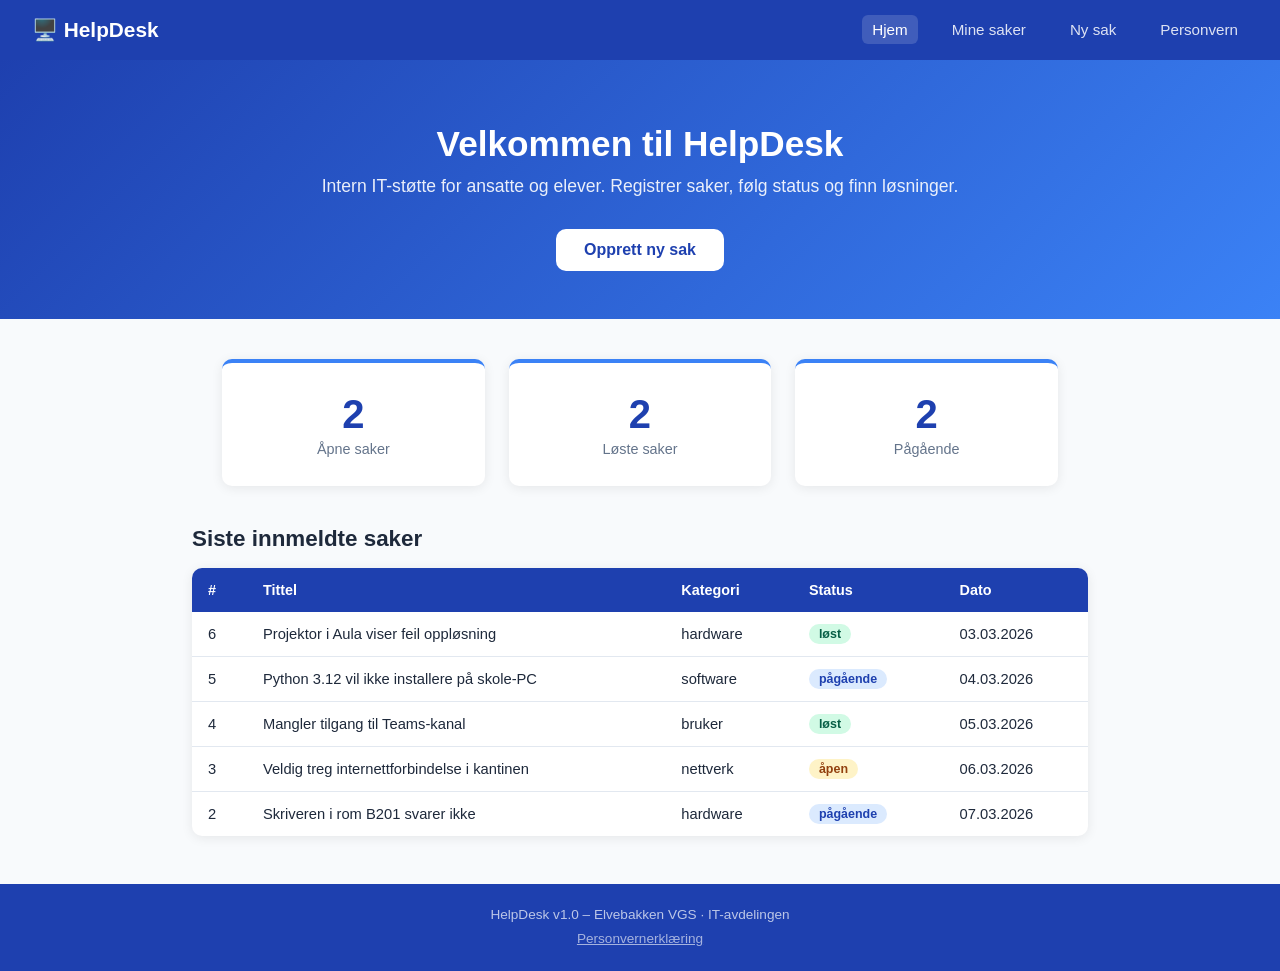
==== prøve eksamen/index.html @ fb47ea60 "La til de første filene La til alle filene forberedt før prøve eksamen, disse er skrevet av AI og om" ====
<!DOCTYPE html>
<!--
  index.html — Forsiden til HelpDesk

  DOCTYPE-deklarasjonen øverst forteller nettleseren at dette er HTML5.
  lang="no" er viktig for skjermlesere og søkemotorer – forteller at
  innholdet er på norsk.
-->
<html lang="no">
<head>
  <!--
    <head> inneholder metadata – informasjon OM siden, ikke synlig innhold.
  -->

  <!-- Tegnsett: UTF-8 støtter norske tegn (æ, ø, å) og emojier -->
  <meta charset="UTF-8" />

  <!-- Viewport: gjør siden responsiv på mobil.
       width=device-width = bruk skjermens faktiske bredde
       initial-scale=1.0  = ikke zoom inn automatisk -->
  <meta name="viewport" content="width=device-width, initial-scale=1.0" />

  <!-- Tittelen som vises i nettleser-fanen -->
  <title>HelpDesk – IT Kundestøtte</title>

  <!-- Kobler til CSS-filen. rel="stylesheet" sier hva slags fil det er. -->
  <link rel="stylesheet" href="style.css" />
</head>
<body>
  <!--
    <body> inneholder alt som er synlig på siden.
    Vi har fire hoveddeler:
      1. <nav>     – navigasjonsmenyen
      2. <header>  – hero-seksjonen øverst
      3. <section> – statistikk-kort og sakstabell
      4. <footer>  – bunnteksten
  -->

  <!-- ════════════════════════════════════════
       NAVIGASJON
       Samme navbar på alle fire sider.
       class="active" settes på den siden vi er på nå.
  ════════════════════════════════════════ -->
  <nav class="navbar">
    <div class="nav-brand">🖥️ HelpDesk</div>
    <ul class="nav-links">
      <li><a href="index.html" class="active">Hjem</a></li>
      <li><a href="saker.html">Mine saker</a></li>
      <li><a href="ny-sak.html">Ny sak</a></li>
      <li><a href="personvern.html">Personvern</a></li>
    </ul>
  </nav>

  <!-- ════════════════════════════════════════
       HERO-SEKSJON
       Den store blå velkomstbanneren øverst.
  ════════════════════════════════════════ -->
  <header class="hero">
    <h1>Velkommen til HelpDesk</h1>
    <p>Intern IT-støtte for ansatte og elever. Registrer saker, følg status og finn løsninger.</p>
    <!-- Denne <a>-taggen ser ut som en knapp via CSS-klassen btn-primary -->
    <a href="ny-sak.html" class="btn-primary">Opprett ny sak</a>
  </header>

  <!-- ════════════════════════════════════════
       STATISTIKK-KORT
       Viser antall saker per status.
       
       id-attributtene brukes av script.js til å finne disse
       elementene og oppdatere tallene dynamisk.
       Starter med «–» som placeholder til JavaScript kjører.
  ════════════════════════════════════════ -->
  <section class="stats-grid">
    <div class="stat-card">
      <span class="stat-number" id="åpne-saker">–</span>
      <span class="stat-label">Åpne saker</span>
    </div>
    <div class="stat-card">
      <span class="stat-number" id="løste-saker">–</span>
      <span class="stat-label">Løste saker</span>
    </div>
    <div class="stat-card">
      <span class="stat-number" id="pågående-saker">–</span>
      <span class="stat-label">Pågående</span>
    </div>
  </section>

  <!-- ════════════════════════════════════════
       SAKSTABELL
       Viser de 5 nyeste sakene.
       
       <thead> = tabellhode (kolonneetiketter)
       <tbody> = tabellkropp (radene med data)
       
       tbody er tom her – script.js fyller den inn
       når siden laster.
  ════════════════════════════════════════ -->
  <section class="recent-section">
    <h2>Siste innmeldte saker</h2>
    <table class="sak-tabell">
      <thead>
        <tr>
          <th>#</th>
          <th>Tittel</th>
          <th>Kategori</th>
          <th>Status</th>
          <th>Dato</th>
        </tr>
      </thead>
      <tbody id="sak-liste">
        <!-- Fylles inn av script.js -->
      </tbody>
    </table>
  </section>

  <!-- ════════════════════════════════════════
       FOOTER
  ════════════════════════════════════════ -->
  <footer>
    <p>HelpDesk v1.0 – Elvebakken VGS · IT-avdelingen</p>
    <p>
      <a href="personvern.html" style="color: rgba(255,255,255,0.6);">
        Personvernerklæring
      </a>
    </p>
  </footer>

  <!-- ════════════════════════════════════════
       JAVASCRIPT
       
       Script-tagene kommer NEDERST i <body>.
       Årsaken: nettleseren leser HTML fra topp til bunn.
       Hvis vi la script øverst, ville JavaScript prøve å
       finne HTML-elementer som ikke er lastet ennå.
       
       data.js lastes FØR script.js fordi script.js
       bruker SAKER-variabelen som er definert i data.js.
  ════════════════════════════════════════ -->
  <script src="data.js"></script>
  <script src="script.js"></script>
</body>
</html>
---- prøve eksamen/style.css ----
/* ============================================================
   style.css — All CSS-styling for HelpDesk

   CSS (Cascading Style Sheets) bestemmer hvordan HTML-elementer
   ser ut. «Cascading» betyr at regler arves nedover og kan
   overskrives av mer spesifikke regler.

   Denne filen er organisert i seksjoner:
     1. CSS-variabler (farger, størrelser)
     2. Grunnstil (body, reset)
     3. Navigasjon
     4. Hero-seksjon (stor toppseksjon på forsiden)
     5. Knapper
     6. Statistikk-kort
     7. Sakstabell
     8. Status-merker (fargerike labels)
     9. Skjema
    10. Sakskort (på saker.html)
    11. Personvern-side
    12. Footer
============================================================ */


/* ══════════════════════════════════════════════
   1. CSS-VARIABLER
   
   Variabler lar oss definere farger og verdier på ett sted
   og bruke dem overalt. Hvis vi vil bytte primærfarge fra
   blå til grønn, endrer vi bare én linje her.
   
   Variabler defineres i :root (gjelder hele dokumentet)
   og brukes med var(--variabelnavn).
══════════════════════════════════════════════ */

:root {
  --farge-primær:     #1e40af;   /* Mørk blå – brukes til navbar, knapper, overskrifter */
  --farge-aksentuert: #3b82f6;   /* Lysere blå – brukes til highlights og border-top */
  --farge-bakgrunn:   #f8fafc;   /* Lys grå – bakgrunn på hele siden */
  --farge-kort:       #ffffff;   /* Hvit – bakgrunn på kort og tabeller */
  --farge-tekst:      #1e293b;   /* Nesten svart – all brødtekst */
  --farge-subtekst:   #64748b;   /* Grå – sekundær tekst, datoer, metadata */
  --farge-grense:     #e2e8f0;   /* Lys grå – border rundt input-felt og tabellrader */
  --radius:           10px;      /* Avrunding på hjørner (border-radius) */
  --skygge: 0 2px 12px rgba(0, 0, 0, 0.08);  /* Subtil boks-skygge */
}


/* ══════════════════════════════════════════════
   2. GRUNNSTIL OG RESET
   
   Nettlesere har innebygde standardstiler som varierer mellom
   Chrome, Firefox og Safari. Vi nullstiller de viktigste
   for å få konsistent utseende overalt.
══════════════════════════════════════════════ */

/* Nullstill margin og padding på ALLE elementer.
   box-sizing: border-box gjør at padding og border
   regnes INNI bredden, ikke utenfor. */
* {
  margin: 0;
  padding: 0;
  box-sizing: border-box;
}

body {
  font-family: 'Segoe UI', Arial, sans-serif; /* Primærfont, med fallback */
  background: var(--farge-bakgrunn);
  color: var(--farge-tekst);
  min-height: 100vh;      /* Siden skal minst fylle hele skjermhøyden */
  display: flex;          /* Flexbox for å dytte footer ned til bunnen */
  flex-direction: column; /* Elementene stables vertikalt */
}


/* ══════════════════════════════════════════════
   3. NAVIGASJON
══════════════════════════════════════════════ */

.navbar {
  background: var(--farge-primær);
  display: flex;                    /* Flexbox: logo til venstre, lenker til høyre */
  align-items: center;              /* Vertikal sentrering */
  justify-content: space-between;   /* Maks avstand mellom logo og lenker */
  padding: 0 2rem;
  height: 60px;
  box-shadow: 0 2px 8px rgba(0, 0, 0, 0.15);
}

.nav-brand {
  color: white;
  font-size: 1.3rem;
  font-weight: 700;
}

.nav-links {
  list-style: none; /* Fjern kulepunkter fra <ul> */
  display: flex;
  gap: 1.5rem;      /* Mellomrom mellom hvert lenke-element */
}

.nav-links a {
  color: rgba(255, 255, 255, 0.85);
  text-decoration: none; /* Fjern understreking */
  font-size: 0.95rem;
  padding: 6px 10px;
  border-radius: 6px;
  transition: all 0.2s; /* Smooth overgang ved hover */
}

/* :hover = når musen er over elementet
   .active = klassen vi setter manuelt på den aktive siden */
.nav-links a:hover,
.nav-links a.active {
  color: white;
  background: rgba(255, 255, 255, 0.15);
}



/* ══════════════════════════════════════════════
   4. HERO-SEKSJON
   
   Den store blå toppseksjonen på forsiden.
   Bruker en gradient (fargeovergang) som bakgrunn.
══════════════════════════════════════════════ */

.hero {
  /* linear-gradient(retning, farge1, farge2) */
  background: linear-gradient(135deg, #1e40af, #3b82f6);
  color: white;
  text-align: center;
  padding: 4rem 2rem 3rem;
}

.hero h1 {
  font-size: 2.2rem;
  margin-bottom: 0.75rem;
}

.hero p {
  font-size: 1.1rem;
  opacity: 0.9;
  margin-bottom: 2rem;
}


/* ══════════════════════════════════════════════
   5. KNAPPER
══════════════════════════════════════════════ */

/* Primærknapp – hvit bakgrunn med blå tekst */
.btn-primary {
  background: white;
  color: var(--farge-primær);
  border: none;
  padding: 12px 28px;
  border-radius: var(--radius);
  font-size: 1rem;
  font-weight: 600;
  cursor: pointer;        /* Hånd-cursor ved hover */
  text-decoration: none;  /* Fungerer også som <a>-lenke */
  display: inline-block;  /* Nødvendig for padding på <a>-elementer */
  transition: transform 0.15s, box-shadow 0.15s;
}

.btn-primary:hover {
  transform: translateY(-2px);  /* Løft knappen litt opp */
  box-shadow: 0 4px 14px rgba(0, 0, 0, 0.2);
}

/* Sekundærknapp – gjennomsiktig med blå kant */
.btn-secondary {
  background: transparent;
  color: var(--farge-primær);
  border: 2px solid var(--farge-primær);
  padding: 10px 24px;
  border-radius: var(--radius);
  font-size: 1rem;
  cursor: pointer;
  text-decoration: none;
  display: inline-block;
  transition: all 0.2s;
}

.btn-secondary:hover {
  background: var(--farge-primær);
  color: white;
}


/* ══════════════════════════════════════════════
   6. STATISTIKK-KORT
   
   De tre kortene på forsiden som viser antall saker.
   Bruker CSS Grid for å plassere dem side om side.
══════════════════════════════════════════════ */

.stats-grid {
  display: grid;
  /* auto-fit: fyll så mange kolonner som får plass.
     minmax(180px, 1fr): minimum 180px bred, ellers del plassen likt. */
  grid-template-columns: repeat(auto-fit, minmax(180px, 1fr));
  gap: 1.5rem;
  padding: 2.5rem 2rem;
  max-width: 900px;
  margin: 0 auto; /* Sentrer horisontalt */
  width: 100%;
}

.stat-card {
  background: var(--farge-kort);
  border-radius: var(--radius);
  box-shadow: var(--skygge);
  padding: 1.8rem;
  text-align: center;
  border-top: 4px solid var(--farge-aksentuert); /* Blå strek på toppen */
}

.stat-number {
  display: block;       /* Tar opp hele linjen (block-element) */
  font-size: 2.5rem;
  font-weight: 800;
  color: var(--farge-primær);
}

.stat-label {
  display: block;
  font-size: 0.9rem;
  color: var(--farge-subtekst);
  margin-top: 4px;
}


/* ══════════════════════════════════════════════
   7. SAKSTABELL (på forsiden)
══════════════════════════════════════════════ */

.recent-section {
  max-width: 960px;
  margin: 0 auto 3rem;
  padding: 0 2rem;
  width: 100%;
}

.recent-section h2 {
  font-size: 1.4rem;
  margin-bottom: 1rem;
}

.sak-tabell {
  width: 100%;
  border-collapse: collapse; /* Fjern doble borders mellom celler */
  background: var(--farge-kort);
  border-radius: var(--radius);
  overflow: hidden;          /* Avrunding fungerer bare med overflow: hidden */
  box-shadow: var(--skygge);
}

.sak-tabell th {
  background: var(--farge-primær);
  color: white;
  padding: 14px 16px;
  text-align: left;
  font-size: 0.9rem;
}

.sak-tabell td {
  padding: 12px 16px;
  border-bottom: 1px solid var(--farge-grense);
  font-size: 0.92rem;
}

/* Siste rad skal ikke ha border på bunnen */
.sak-tabell tr:last-child td {
  border-bottom: none;
}

/* Lys bakgrunn når musen er over en rad */
.sak-tabell tr:hover td {
  background: #f1f5f9;
}


/* ══════════════════════════════════════════════
   8. STATUS-MERKER (badges)
   
   Fargerike pill-formede labels som viser status.
   border-radius: 999px gjør dem helt avrundet (pill-form).
══════════════════════════════════════════════ */

.status-badge {
  display: inline-block;
  padding: 3px 10px;
  border-radius: 999px;
  font-size: 0.78rem;
  font-weight: 600;
}

/* Gul for åpen */
.status-åpen     { background: #fef3c7; color: #92400e; }
/* Blå for pågående */
.status-pågående { background: #dbeafe; color: #1e40af; }
/* Grønn for løst */
.status-løst     { background: #d1fae5; color: #065f46; }


/* ══════════════════════════════════════════════
   9. SKJEMA (ny-sak.html)
══════════════════════════════════════════════ */

.form-container {
  max-width: 680px;
  margin: 3rem auto;
  padding: 0 2rem;
  width: 100%;
}

.form-container h2 {
  margin-bottom: 2rem;
  font-size: 1.6rem;
}

/* Wrapper rundt hvert input-felt med label */
.form-group {
  margin-bottom: 1.4rem;
}

.form-group label {
  display: block;      /* Label på egen linje */
  font-weight: 600;
  margin-bottom: 6px;
  font-size: 0.92rem;
}

/* Felles stil for alle input-typer */
.form-group input,
.form-group select,
.form-group textarea {
  width: 100%;
  padding: 10px 14px;
  border: 2px solid var(--farge-grense);
  border-radius: var(--radius);
  font-size: 0.95rem;
  font-family: inherit; /* Textarea bruker ellers monospace som standard */
  transition: border-color 0.2s;
  background: white;
}

/* Blå kant når feltet er i fokus */
.form-group input:focus,
.form-group select:focus,
.form-group textarea:focus {
  outline: none;  /* Fjern nettleserens standard fokus-ring */
  border-color: var(--farge-aksentuert);
}

/* Rød kant på felt med feil (legges til via JavaScript) */
.form-group input.feil {
  border-color: #ef4444;
}

/* Spesialstyling for checkbox-gruppen */
.checkbox-group {
  display: flex;
  flex-direction: column;
  gap: 6px;
}

.checkbox-group input[type="checkbox"] {
  width: auto;        /* Ikke full bredde som vanlig input */
  margin-right: 8px;
}

.checkbox-group label {
  display: inline;    /* Label ved siden av checkboxen */
  font-weight: normal;
}

.checkbox-group a {
  color: var(--farge-primær);
}

/* Rød feilmelding under et felt */
.feilmelding {
  color: #ef4444;
  font-size: 0.85rem;
  margin-top: 4px;
}

.form-actions {
  display: flex;
  gap: 1rem;
  margin-top: 2rem;
}

/* Grønn bekreftelsesboks etter vellykket innsending */
.bekreftelse {
  text-align: center;
  padding: 2.5rem;
  background: #d1fae5;
  border-radius: var(--radius);
  margin-top: 2rem;
}

.bekreftelse h3 {
  font-size: 1.4rem;
  color: #065f46;
  margin-bottom: 1rem;
}

.bekreftelse p {
  margin-bottom: 0.5rem;
}

/* Klasse for å skjule elementer. Fjernes med JavaScript. */
.hidden {
  display: none;
}


/* ══════════════════════════════════════════════
   10. SAKS-SIDE (saker.html)
══════════════════════════════════════════════ */

.page-container {
  max-width: 960px;
  margin: 3rem auto;
  padding: 0 2rem;
  width: 100%;
}

.filter-bar {
  display: flex;
  align-items: center;
  gap: 1rem;
  margin-bottom: 1rem;
  flex-wrap: wrap; /* Gå til ny linje på liten skjerm */
}

.filter-bar select {
  padding: 8px 12px;
  border: 2px solid var(--farge-grense);
  border-radius: var(--radius);
  font-size: 0.9rem;
  background: white;
}

.søk-seksjon {
  display: flex;
  gap: 0.75rem;
  margin-top: 2rem;
}

.søk-seksjon input {
  flex: 1; /* Tar all tilgjengelig bredde */
  padding: 10px 14px;
  border: 2px solid var(--farge-grense);
  border-radius: var(--radius);
  font-size: 0.95rem;
}

/* Hvert sak-kort på saker.html */
.sak-kort {
  background: var(--farge-kort);
  border-radius: var(--radius);
  padding: 1.2rem 1.5rem;
  margin-bottom: 1rem;
  box-shadow: var(--skygge);
  border-left: 5px solid var(--farge-aksentuert); /* Blå strek til venstre */
  display: flex;
  justify-content: space-between;
  align-items: flex-start;
}

.sak-kort-info h3 {
  font-size: 1rem;
  margin-bottom: 4px;
}

.sak-kort-meta {
  font-size: 0.82rem;
  color: var(--farge-subtekst);
}


/* ══════════════════════════════════════════════
   11. PERSONVERN-SIDE
══════════════════════════════════════════════ */

.personvern-container {
  max-width: 760px;
  margin: 3rem auto;
  padding: 0 2rem 4rem;
  width: 100%;
}

.personvern-container h1 {
  font-size: 1.8rem;
  margin-bottom: 0.5rem;
}

.sist-oppdatert {
  color: var(--farge-subtekst);
  margin-bottom: 2rem;
  font-size: 0.9rem;
}

.personvern-container h2 {
  font-size: 1.2rem;
  margin-top: 2rem;
  margin-bottom: 0.5rem;
  color: var(--farge-primær);
}

.personvern-container p,
.personvern-container li {
  line-height: 1.7; /* Luftig linjeavstand for god lesbarhet */
  margin-bottom: 0.5rem;
}

.personvern-container ul {
  padding-left: 1.5rem;
}


/* ══════════════════════════════════════════════
   12. FOOTER
   
   margin-top: auto dyttes footeren til bunnen av siden
   fordi body er display: flex og flex-direction: column.
   Alle elementer over tar sin naturlige plass, og auto
   fyller resten med margin.
══════════════════════════════════════════════ */

footer {
  margin-top: auto;
  background: var(--farge-primær);
  color: rgba(255, 255, 255, 0.7);
  text-align: center;
  padding: 1.2rem;
  font-size: 0.85rem;
  line-height: 1.8;
}
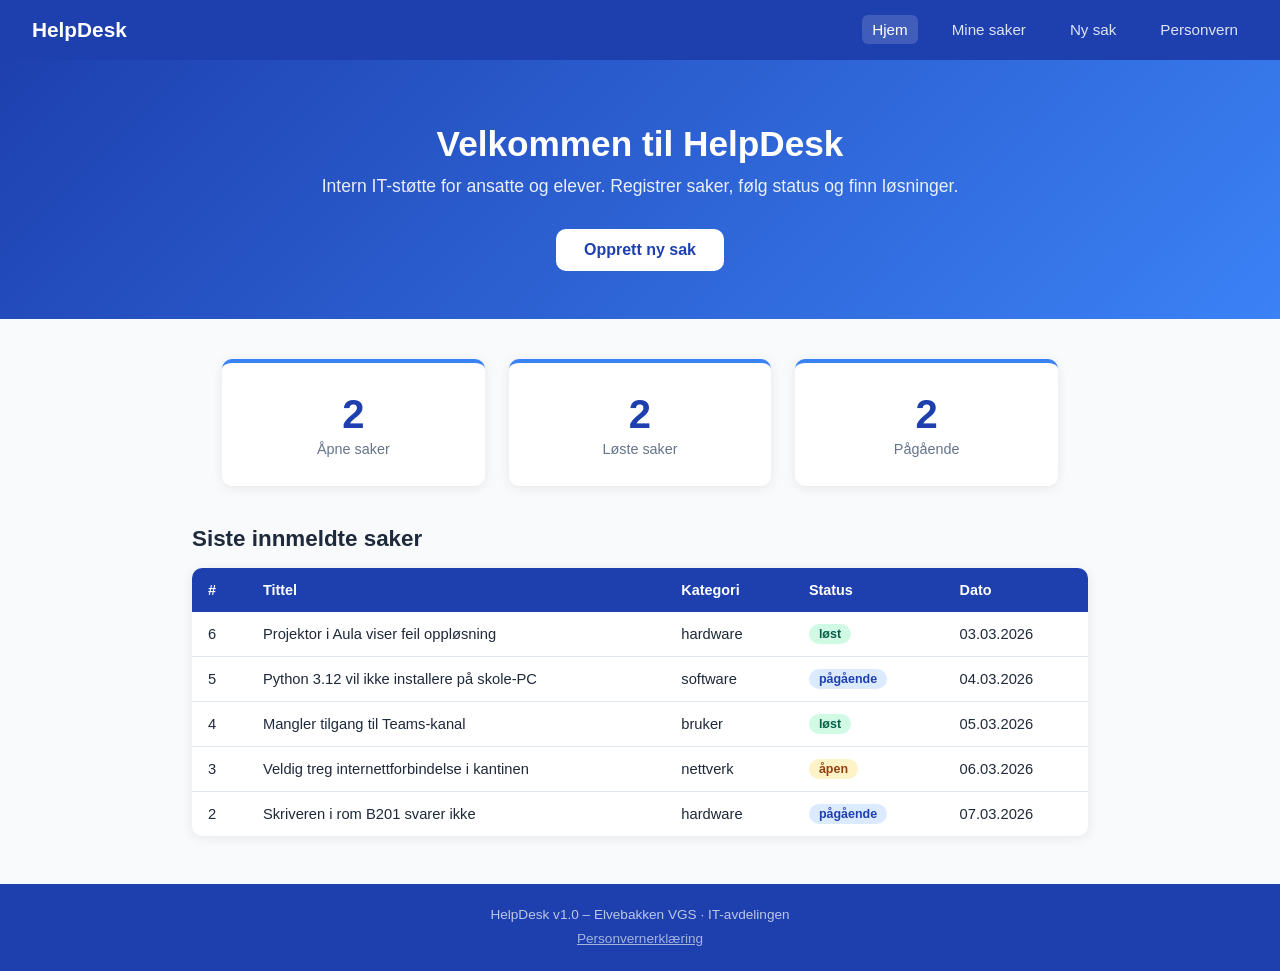
==== commit 4ff3870a: "legg til personvernerklæring med GDPR-innhold jeg har lagt til personvernserklæringen min som er bas" ====
--- a/prøve eksamen/index.html
+++ b/prøve eksamen/index.html
@@ -42,7 +42,7 @@
        class="active" settes på den siden vi er på nå.
   ════════════════════════════════════════ -->
   <nav class="navbar">
-    <div class="nav-brand">🖥️ HelpDesk</div>
+    <div class="nav-brand">HelpDesk</div>
     <ul class="nav-links">
       <li><a href="index.html" class="active">Hjem</a></li>
       <li><a href="saker.html">Mine saker</a></li>
--- a/prøve eksamen/style.css
+++ b/prøve eksamen/style.css
@@ -522,6 +522,35 @@
   padding-left: 1.5rem;
 }
 
+/*prioritering*/
+.prioritet-badge {
+  display: inline-block;
+  padding: 3px 10px;
+  border-radius: 999px;
+  font-size: 0.78rem;
+  font-weight: 600;
+}
+
+.prioritet-lav     { background: #f1f5f9; color: #475569; }
+.prioritet-medium  { background: #fef3c7; color: #92400e; }
+.prioritet-høy     { background: #fee2e2; color: #991b1b; }
+.prioritet-kritisk { background: #4c0519; color: #fecdd3; }
+
+.btn-endre-prioritet {
+  background: transparent;
+  border: 1px solid #cbd5e1;
+  border-radius: 6px;
+  padding: 4px 10px;
+  font-size: 0.8rem;
+  cursor: pointer;
+  color: #64748b;
+  transition: all 0.2s;
+}
+
+.btn-endre-prioritet:hover {
+  border-color: #3b82f6;
+  color: #1e40af;
+}
 
 /* ══════════════════════════════════════════════
    12. FOOTER
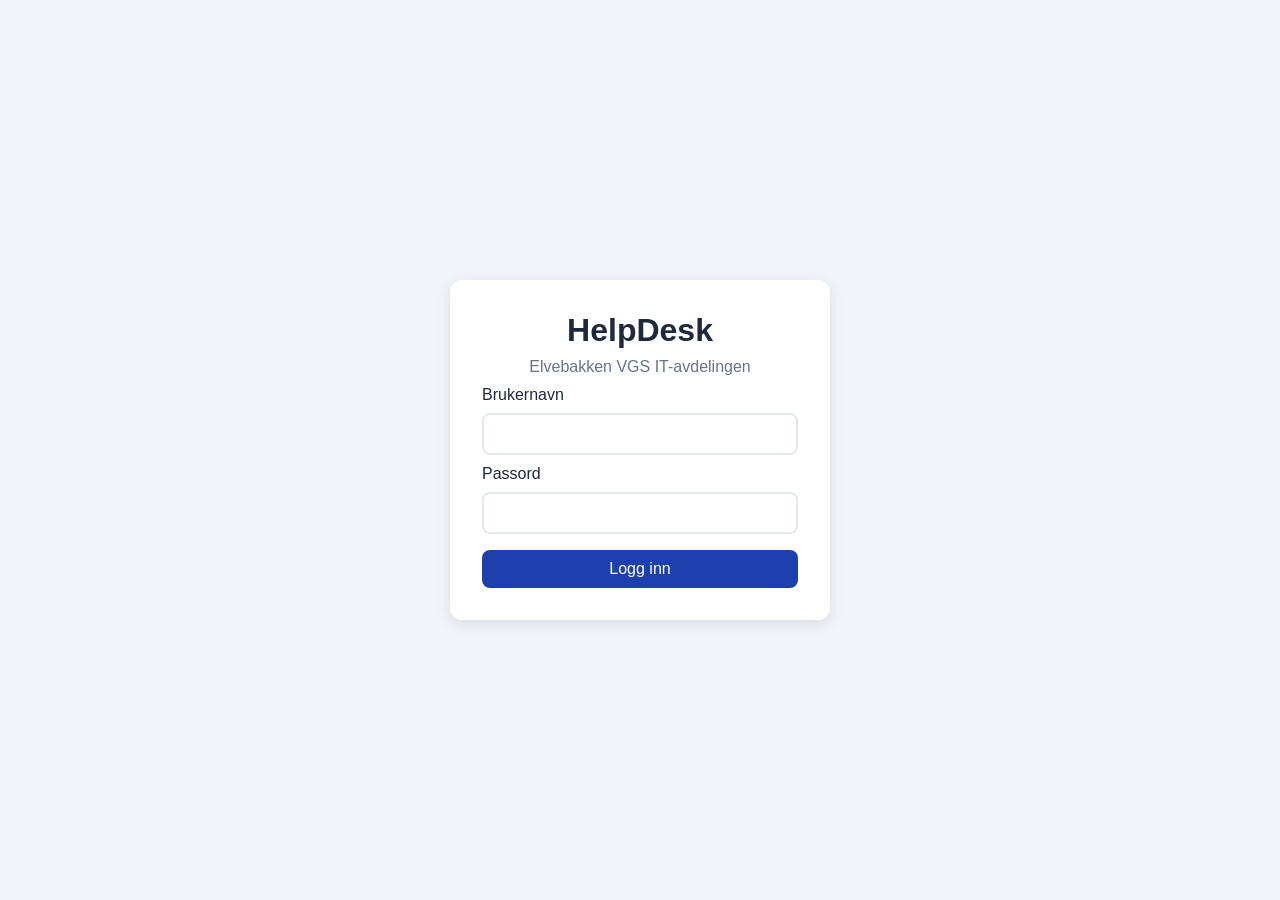
==== commit f487283b: "Legg til login system Jeg la til et login system for nettsiden der man må logge inn før man får gjor" ====
--- a/prøve eksamen/index.html
+++ b/prøve eksamen/index.html
@@ -49,6 +49,10 @@
       <li><a href="ny-sak.html">Ny sak</a></li>
       <li><a href="personvern.html">Personvern</a></li>
     </ul>
+    <div class="nav-bruker">
+  <span id="innlogget-navn"></span>
+  <button id="logg-ut-btn" class="btn-logg-ut">Logg ut</button>
+</div>
   </nav>
 
   <!-- ════════════════════════════════════════
--- a/prøve eksamen/style.css
+++ b/prøve eksamen/style.css
@@ -570,3 +570,76 @@
   font-size: 0.85rem;
   line-height: 1.8;
 }
+
+
+.login-side {
+  display: flex;
+  justify-content: center;
+  align-items: center;
+  min-height: 100vh;
+  background: #f1f5f9;
+}
+
+.login-boks {
+  background: white;
+  padding: 2rem;
+  border-radius: 12px;
+  width: 100%;
+  max-width: 380px;
+  box-shadow: 0 4px 16px rgba(0,0,0,0.1);
+  display: flex;
+  flex-direction: column;
+  gap: 0.6rem;
+}
+
+.login-boks h1 { text-align: center; margin-bottom: 0; }
+.login-boks p  { text-align: center; color: #64748b; margin: 0; }
+
+.login-boks input {
+  padding: 10px;
+  border: 2px solid #e2e8f0;
+  border-radius: 8px;
+  font-size: 1rem;
+}
+
+.login-boks button {
+  padding: 10px;
+  background: #1e40af;
+  color: white;
+  border: none;
+  border-radius: 8px;
+  font-size: 1rem;
+  cursor: pointer;
+  margin-top: 0.4rem;
+}
+
+.feil-melding {
+  background: #fee2e2;
+  color: #991b1b;
+  padding: 8px 12px;
+  border-radius: 8px;
+  font-size: 0.88rem;
+}
+
+.testbrukere {
+  font-size: 0.78rem;
+  margin-top: 0.5rem;
+}
+
+.nav-bruker {
+  display: flex;
+  align-items: center;
+  gap: 0.75rem;
+  color: rgba(255,255,255,0.85);
+  font-size: 0.88rem;
+}
+
+.btn-logg-ut {
+  background: rgba(255,255,255,0.15);
+  color: white;
+  border: 1px solid rgba(255,255,255,0.3);
+  padding: 5px 12px;
+  border-radius: 6px;
+  font-size: 0.85rem;
+  cursor: pointer;
+}
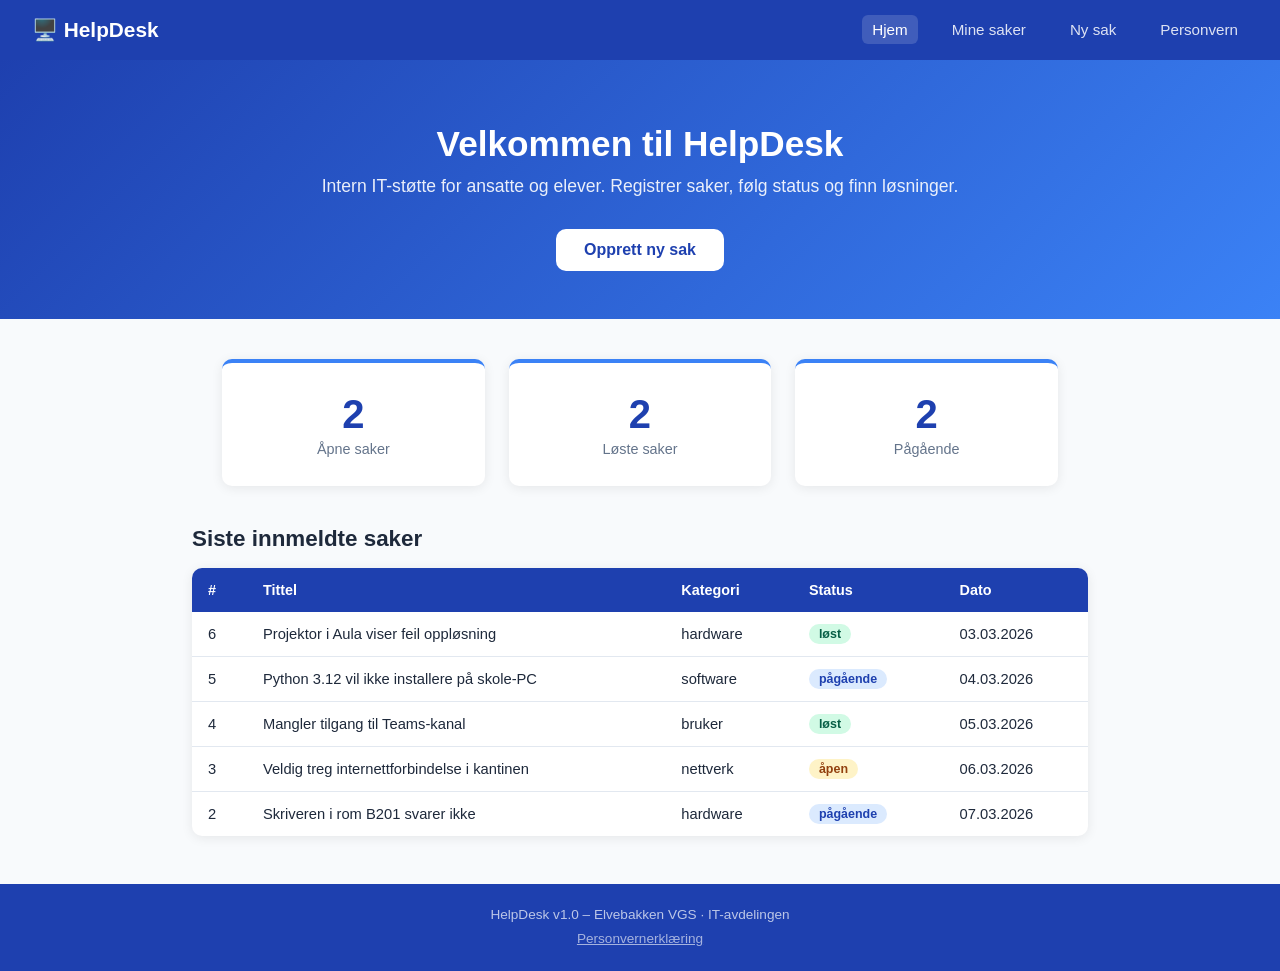
==== commit 296f9c64: "init: laster opp de første filene Jeg lastet opp de først filene som da er generert med KI" ====
--- a/prøve eksamen/index.html
+++ b/prøve eksamen/index.html
@@ -42,17 +42,13 @@
        class="active" settes på den siden vi er på nå.
   ════════════════════════════════════════ -->
   <nav class="navbar">
-    <div class="nav-brand">HelpDesk</div>
+    <div class="nav-brand">🖥️ HelpDesk</div>
     <ul class="nav-links">
       <li><a href="index.html" class="active">Hjem</a></li>
       <li><a href="saker.html">Mine saker</a></li>
       <li><a href="ny-sak.html">Ny sak</a></li>
       <li><a href="personvern.html">Personvern</a></li>
     </ul>
-    <div class="nav-bruker">
-  <span id="innlogget-navn"></span>
-  <button id="logg-ut-btn" class="btn-logg-ut">Logg ut</button>
-</div>
   </nav>
 
   <!-- ════════════════════════════════════════
--- a/prøve eksamen/style.css
+++ b/prøve eksamen/style.css
@@ -522,35 +522,6 @@
   padding-left: 1.5rem;
 }
 
-/*prioritering*/
-.prioritet-badge {
-  display: inline-block;
-  padding: 3px 10px;
-  border-radius: 999px;
-  font-size: 0.78rem;
-  font-weight: 600;
-}
-
-.prioritet-lav     { background: #f1f5f9; color: #475569; }
-.prioritet-medium  { background: #fef3c7; color: #92400e; }
-.prioritet-høy     { background: #fee2e2; color: #991b1b; }
-.prioritet-kritisk { background: #4c0519; color: #fecdd3; }
-
-.btn-endre-prioritet {
-  background: transparent;
-  border: 1px solid #cbd5e1;
-  border-radius: 6px;
-  padding: 4px 10px;
-  font-size: 0.8rem;
-  cursor: pointer;
-  color: #64748b;
-  transition: all 0.2s;
-}
-
-.btn-endre-prioritet:hover {
-  border-color: #3b82f6;
-  color: #1e40af;
-}
 
 /* ══════════════════════════════════════════════
    12. FOOTER
@@ -570,76 +541,3 @@
   font-size: 0.85rem;
   line-height: 1.8;
 }
-
-
-.login-side {
-  display: flex;
-  justify-content: center;
-  align-items: center;
-  min-height: 100vh;
-  background: #f1f5f9;
-}
-
-.login-boks {
-  background: white;
-  padding: 2rem;
-  border-radius: 12px;
-  width: 100%;
-  max-width: 380px;
-  box-shadow: 0 4px 16px rgba(0,0,0,0.1);
-  display: flex;
-  flex-direction: column;
-  gap: 0.6rem;
-}
-
-.login-boks h1 { text-align: center; margin-bottom: 0; }
-.login-boks p  { text-align: center; color: #64748b; margin: 0; }
-
-.login-boks input {
-  padding: 10px;
-  border: 2px solid #e2e8f0;
-  border-radius: 8px;
-  font-size: 1rem;
-}
-
-.login-boks button {
-  padding: 10px;
-  background: #1e40af;
-  color: white;
-  border: none;
-  border-radius: 8px;
-  font-size: 1rem;
-  cursor: pointer;
-  margin-top: 0.4rem;
-}
-
-.feil-melding {
-  background: #fee2e2;
-  color: #991b1b;
-  padding: 8px 12px;
-  border-radius: 8px;
-  font-size: 0.88rem;
-}
-
-.testbrukere {
-  font-size: 0.78rem;
-  margin-top: 0.5rem;
-}
-
-.nav-bruker {
-  display: flex;
-  align-items: center;
-  gap: 0.75rem;
-  color: rgba(255,255,255,0.85);
-  font-size: 0.88rem;
-}
-
-.btn-logg-ut {
-  background: rgba(255,255,255,0.15);
-  color: white;
-  border: 1px solid rgba(255,255,255,0.3);
-  padding: 5px 12px;
-  border-radius: 6px;
-  font-size: 0.85rem;
-  cursor: pointer;
-}
